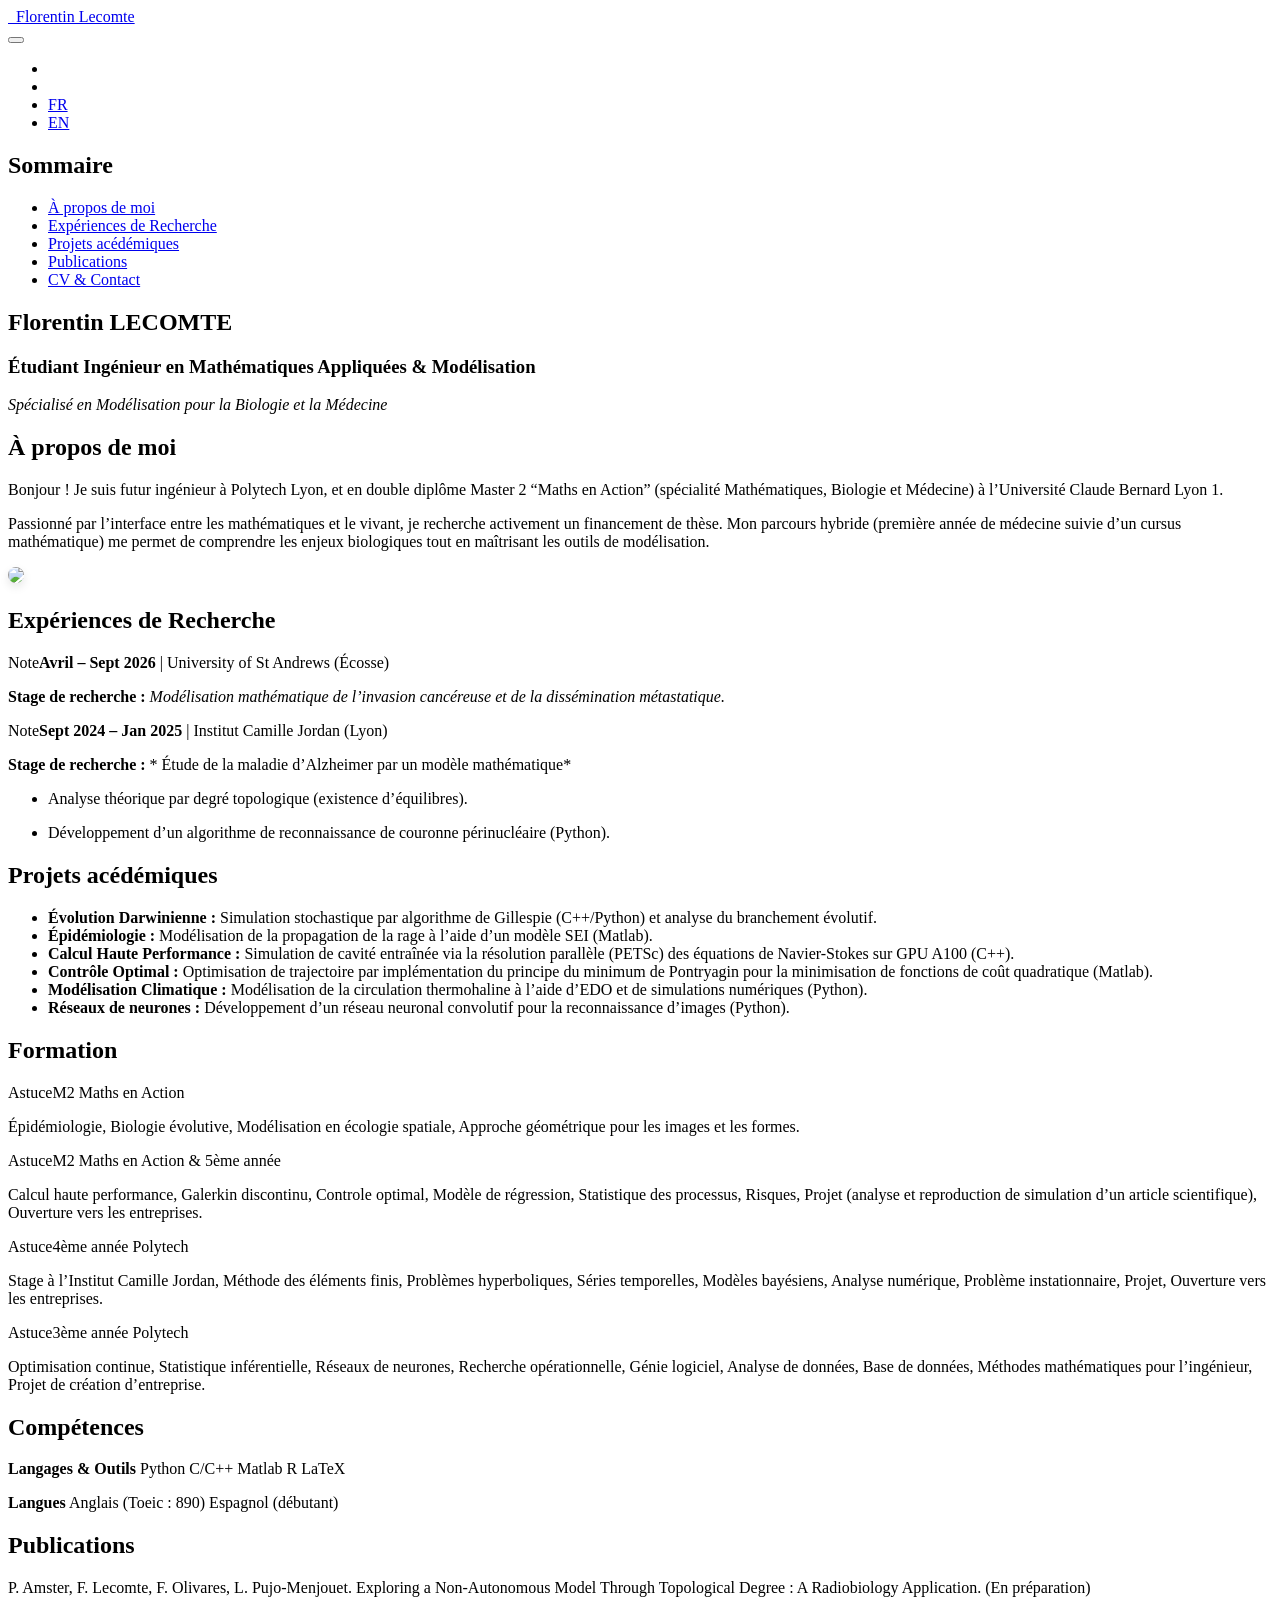
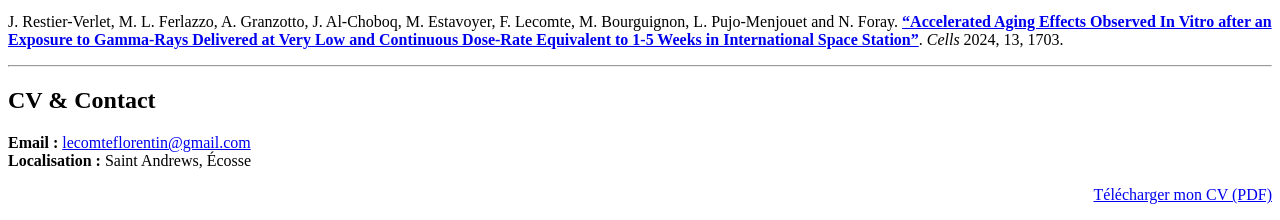
==== docs/index.html @ 6770fa11 "website first version" ====
<!DOCTYPE html>
<html xmlns="http://www.w3.org/1999/xhtml" lang="fr" xml:lang="fr"><head>

<meta charset="utf-8">
<meta name="generator" content="quarto-1.9.37">

<meta name="viewport" content="width=device-width, initial-scale=1.0, user-scalable=yes">


<title>Florentin Lecomte</title>
<style>
/* Default styles provided by pandoc.
** See https://pandoc.org/MANUAL.html#variables-for-html for config info.
*/
code{white-space: pre-wrap;}
span.smallcaps{font-variant: small-caps;}
div.columns{display: flex; gap: min(4vw, 1.5em);}
div.column{flex: auto; overflow-x: auto;}
div.hanging-indent{margin-left: 1.5em; text-indent: -1.5em;}
ul.task-list{list-style: none;}
ul.task-list li input[type="checkbox"] {
  width: 0.8em;
  margin: 0 0.8em 0.2em -1em; /* quarto-specific, see https://github.com/quarto-dev/quarto-cli/issues/4556 */ 
  vertical-align: middle;
}
</style>


<script src="site_libs/quarto-nav/quarto-nav.js"></script>
<script src="site_libs/quarto-nav/headroom.min.js"></script>
<script src="site_libs/clipboard/clipboard.min.js"></script>
<script src="site_libs/quarto-search/autocomplete.umd.js"></script>
<script src="site_libs/quarto-search/fuse.min.js"></script>
<script src="site_libs/quarto-search/quarto-search.js"></script>
<meta name="quarto:offset" content="./">
<script src="site_libs/quarto-html/quarto.js" type="module"></script>
<script src="site_libs/quarto-html/tabsets/tabsets.js" type="module"></script>
<script src="site_libs/quarto-html/popper.min.js"></script>
<script src="site_libs/quarto-html/tippy.umd.min.js"></script>
<script src="site_libs/quarto-html/anchor.min.js"></script>
<link href="site_libs/quarto-html/tippy.css" rel="stylesheet">
<link href="site_libs/quarto-html/quarto-syntax-highlighting-7f8f88aac4f3542376d5c11b86a4c14d.css" rel="stylesheet" id="quarto-text-highlighting-styles">
<script src="site_libs/bootstrap/bootstrap.min.js"></script>
<link href="site_libs/bootstrap/bootstrap-icons.css" rel="stylesheet">
<link href="site_libs/bootstrap/bootstrap-f9da83f35c8a9777c3928170ebd7038e.min.css" rel="stylesheet" append-hash="true" id="quarto-bootstrap" data-mode="light">
<script id="quarto-search-options" type="application/json">{
  "location": "navbar",
  "copy-button": false,
  "collapse-after": 3,
  "panel-placement": "end",
  "type": "overlay",
  "limit": 50,
  "keyboard-shortcut": [
    "f",
    "/",
    "s"
  ],
  "show-item-context": false,
  "language": {
    "search-no-results-text": "Pas de résultats",
    "search-matching-documents-text": "documents trouvés",
    "search-copy-link-title": "Copier le lien vers la recherche",
    "search-hide-matches-text": "Cacher les correspondances additionnelles",
    "search-more-match-text": "correspondance de plus dans ce document",
    "search-more-matches-text": "correspondances de plus dans ce document",
    "search-clear-button-title": "Effacer",
    "search-text-placeholder": "",
    "search-detached-cancel-button-title": "Annuler",
    "search-submit-button-title": "Envoyer",
    "search-label": "Recherche"
  }
}</script>


<link rel="stylesheet" href="styles.css">
</head>

<body class="floating nav-fixed quarto-light">

<div id="quarto-search-results"></div>
  <header id="quarto-header" class="headroom fixed-top">
    <nav class="navbar navbar-expand-lg " data-bs-theme="dark">
      <div class="navbar-container container-fluid">
      <div class="navbar-brand-container mx-auto">
    <a href="./index.html" class="navbar-brand navbar-brand-logo">
    <img src="./photo_logo.jpg" alt="" class="navbar-logo light-content">
    <img src="./photo_logo.jpg" alt="" class="navbar-logo dark-content">
    </a>
    <a class="navbar-brand" href="./index.html">
    <span class="navbar-title">Florentin Lecomte</span>
    </a>
  </div>
          <button class="navbar-toggler" type="button" data-bs-toggle="collapse" data-bs-target="#navbarCollapse" aria-controls="navbarCollapse" role="menu" aria-expanded="false" aria-label="Basculer la navigation" onclick="if (window.quartoToggleHeadroom) { window.quartoToggleHeadroom(); }">
  <span class="navbar-toggler-icon"></span>
</button>
          <div class="collapse navbar-collapse" id="navbarCollapse">
            <ul class="navbar-nav navbar-nav-scroll ms-auto">
  <li class="nav-item compact">
    <a class="nav-link" href="https://www.linkedin.com/in/florentin-lecomte-97208b253/"> <i class="bi bi-linkedin" role="img">
</i> 
<span class="menu-text"></span></a>
  </li>  
  <li class="nav-item compact">
    <a class="nav-link" href="https://github.com/FlorentinLecomte"> <i class="bi bi-github" role="img">
</i> 
<span class="menu-text"></span></a>
  </li>  
  <li class="nav-item">
    <a class="nav-link active" href="./index.html" aria-current="page"> 
<span class="menu-text">FR</span></a>
  </li>  
  <li class="nav-item">
    <a class="nav-link" href="./index-en.html"> 
<span class="menu-text">EN</span></a>
  </li>  
</ul>
          </div> <!-- /navcollapse -->
            <div class="quarto-navbar-tools">
</div>
      </div> <!-- /container-fluid -->
    </nav>
</header>
<!-- content -->
<div id="quarto-content" class="quarto-container page-columns page-rows-contents page-layout-full page-navbar">
<!-- sidebar -->
  <nav id="quarto-sidebar" class="sidebar collapse collapse-horizontal quarto-sidebar-collapse-item sidebar-navigation floating overflow-auto">
    <nav id="TOC" role="doc-toc" class="toc-active">
    <h2 id="toc-title">Sommaire</h2>
   
  <ul>
  <li><a href="#à-propos-de-moi" id="toc-à-propos-de-moi" class="nav-link active" data-scroll-target="#à-propos-de-moi">À propos de moi</a></li>
  <li><a href="#expériences-de-recherche" id="toc-expériences-de-recherche" class="nav-link" data-scroll-target="#expériences-de-recherche">Expériences de Recherche</a></li>
  <li><a href="#projets-acédémiques" id="toc-projets-acédémiques" class="nav-link" data-scroll-target="#projets-acédémiques">Projets acédémiques</a></li>
  <li><a href="#publications" id="toc-publications" class="nav-link" data-scroll-target="#publications">Publications</a></li>
  <li><a href="#cv-contact" id="toc-cv-contact" class="nav-link" data-scroll-target="#cv-contact">CV &amp; Contact</a></li>
  </ul>
</nav>
</nav>
<div id="quarto-sidebar-glass" class="quarto-sidebar-collapse-item" data-bs-toggle="collapse" data-bs-target=".quarto-sidebar-collapse-item"></div>
<!-- margin-sidebar -->
    <div id="quarto-margin-sidebar" class="sidebar margin-sidebar zindex-bottom">
    </div>
<!-- main -->
<main class="content column-page-right" id="quarto-document-content"><header id="title-block-header" class="quarto-title-block"></header>




<section id="florentin-lecomte" class="level1 unlisted hero-banner">
<h1 class="unlisted">Florentin LECOMTE</h1>
<section id="étudiant-ingénieur-en-mathématiques-appliquées-modélisation" class="level3 unlisted">
<h3 class="unlisted anchored" data-anchor-id="étudiant-ingénieur-en-mathématiques-appliquées-modélisation">Étudiant Ingénieur en Mathématiques Appliquées &amp; Modélisation</h3>
<p><em>Spécialisé en Modélisation pour la Biologie et la Médecine</em></p>
</section>
</section>
<section id="à-propos-de-moi" class="level2">
<h2 class="anchored" data-anchor-id="à-propos-de-moi">À propos de moi</h2>
<div class="grid">
<div class="g-col-12 g-col-md-8">
<p>Bonjour ! Je suis futur ingénieur à Polytech Lyon, et en double diplôme Master 2 “Maths en Action” (spécialité Mathématiques, Biologie et Médecine) à l’Université Claude Bernard Lyon 1.</p>
<p>Passionné par l’interface entre les mathématiques et le vivant, je recherche activement un financement de thèse. Mon parcours hybride (première année de médecine suivie d’un cursus mathématique) me permet de comprendre les enjeux biologiques tout en maîtrisant les outils de modélisation.</p>
</div>
<div class="g-col-12 g-col-md-4">
<p><img src="photo_logo.jpg" class="img-fluid" style="border-radius: 15px; box-shadow: 0 4px 10px rgba(0,0,0,0.1);;width:67.0%"></p>
</div>
</div>
</section>
<section id="expériences-de-recherche" class="level2">
<h2 class="anchored" data-anchor-id="expériences-de-recherche">Expériences de Recherche</h2>
<div class="callout callout-style-default callout-note no-icon callout-titled">
<div class="callout-header d-flex align-content-center">
<div class="callout-icon-container">
<i class="callout-icon no-icon"></i>
</div>
<div class="callout-title-container flex-fill">
<span class="screen-reader-only">Note</span><strong>Avril – Sept 2026</strong> | University of St Andrews (Écosse)
</div>
</div>
<div class="callout-body-container callout-body">
<p><strong>Stage de recherche :</strong> <em>Modélisation mathématique de l’invasion cancéreuse et de la dissémination métastatique.</em></p>
</div>
</div>
<div class="callout callout-style-default callout-note no-icon callout-titled">
<div class="callout-header d-flex align-content-center">
<div class="callout-icon-container">
<i class="callout-icon no-icon"></i>
</div>
<div class="callout-title-container flex-fill">
<span class="screen-reader-only">Note</span><strong>Sept 2024 – Jan 2025</strong> | Institut Camille Jordan (Lyon)
</div>
</div>
<div class="callout-body-container callout-body">
<p><strong>Stage de recherche :</strong> * Étude de la maladie d’Alzheimer par un modèle mathématique*</p>
<ul>
<li><p>Analyse théorique par degré topologique (existence d’équilibres).</p></li>
<li><p>Développement d’un algorithme de reconnaissance de couronne périnucléaire (Python).</p></li>
</ul>
</div>
</div>
</section>
<section id="projets-acédémiques" class="level2">
<h2 class="anchored" data-anchor-id="projets-acédémiques">Projets acédémiques</h2>
<ul>
<li><strong>Évolution Darwinienne :</strong> Simulation stochastique par algorithme de Gillespie (C++/Python) et analyse du branchement évolutif.</li>
<li><strong>Épidémiologie :</strong> Modélisation de la propagation de la rage à l’aide d’un modèle SEI (Matlab).</li>
<li><strong>Calcul Haute Performance :</strong> Simulation de cavité entraînée via la résolution parallèle (PETSc) des équations de Navier-Stokes sur GPU A100 (C++).</li>
<li><strong>Contrôle Optimal :</strong> Optimisation de trajectoire par implémentation du principe du minimum de Pontryagin pour la minimisation de fonctions de coût quadratique (Matlab).</li>
<li><strong>Modélisation Climatique :</strong> Modélisation de la circulation thermohaline à l’aide d’EDO et de simulations numériques (Python).</li>
<li><strong>Réseaux de neurones :</strong> Développement d’un réseau neuronal convolutif pour la reconnaissance d’images (Python).</li>
</ul>
</section>
<div class="grid">
<section id="formation" class="level2 g-col-12 g-col-md-7">
<h2 class="anchored" data-anchor-id="formation">Formation</h2>
<div class="callout callout-style-default callout-tip callout-titled">
<div class="callout-header d-flex align-content-center collapsed" data-bs-toggle="collapse" data-bs-target=".callout-3-contents" aria-controls="callout-3" aria-expanded="false" aria-label="Toggle callout">
<div class="callout-icon-container">
<i class="callout-icon"></i>
</div>
<div class="callout-title-container flex-fill">
<span class="screen-reader-only">Astuce</span>M2 Maths en Action
</div>
<div class="callout-btn-toggle d-inline-block border-0 py-1 ps-1 pe-0 float-end"><i class="callout-toggle"></i></div>
</div>
<div id="callout-3" class="callout-3-contents callout-collapse collapse">
<div class="callout-body-container callout-body">
<p>Épidémiologie, Biologie évolutive, Modélisation en écologie spatiale, Approche géométrique pour les images et les formes.</p>
</div>
</div>
</div>
<div class="callout callout-style-default callout-tip callout-titled">
<div class="callout-header d-flex align-content-center collapsed" data-bs-toggle="collapse" data-bs-target=".callout-4-contents" aria-controls="callout-4" aria-expanded="false" aria-label="Toggle callout">
<div class="callout-icon-container">
<i class="callout-icon"></i>
</div>
<div class="callout-title-container flex-fill">
<span class="screen-reader-only">Astuce</span>M2 Maths en Action &amp; 5ème année
</div>
<div class="callout-btn-toggle d-inline-block border-0 py-1 ps-1 pe-0 float-end"><i class="callout-toggle"></i></div>
</div>
<div id="callout-4" class="callout-4-contents callout-collapse collapse">
<div class="callout-body-container callout-body">
<p>Calcul haute performance, Galerkin discontinu, Controle optimal, Modèle de régression, Statistique des processus, Risques, Projet (analyse et reproduction de simulation d’un article scientifique), Ouverture vers les entreprises.</p>
</div>
</div>
</div>
<div class="callout callout-style-default callout-tip callout-titled">
<div class="callout-header d-flex align-content-center collapsed" data-bs-toggle="collapse" data-bs-target=".callout-5-contents" aria-controls="callout-5" aria-expanded="false" aria-label="Toggle callout">
<div class="callout-icon-container">
<i class="callout-icon"></i>
</div>
<div class="callout-title-container flex-fill">
<span class="screen-reader-only">Astuce</span>4ème année Polytech
</div>
<div class="callout-btn-toggle d-inline-block border-0 py-1 ps-1 pe-0 float-end"><i class="callout-toggle"></i></div>
</div>
<div id="callout-5" class="callout-5-contents callout-collapse collapse">
<div class="callout-body-container callout-body">
<p>Stage à l’Institut Camille Jordan, Méthode des éléments finis, Problèmes hyperboliques, Séries temporelles, Modèles bayésiens, Analyse numérique, Problème instationnaire, Projet, Ouverture vers les entreprises.</p>
</div>
</div>
</div>
<div class="callout callout-style-default callout-tip callout-titled">
<div class="callout-header d-flex align-content-center collapsed" data-bs-toggle="collapse" data-bs-target=".callout-6-contents" aria-controls="callout-6" aria-expanded="false" aria-label="Toggle callout">
<div class="callout-icon-container">
<i class="callout-icon"></i>
</div>
<div class="callout-title-container flex-fill">
<span class="screen-reader-only">Astuce</span>3ème année Polytech
</div>
<div class="callout-btn-toggle d-inline-block border-0 py-1 ps-1 pe-0 float-end"><i class="callout-toggle"></i></div>
</div>
<div id="callout-6" class="callout-6-contents callout-collapse collapse">
<div class="callout-body-container callout-body">
<p>Optimisation continue, Statistique inférentielle, Réseaux de neurones, Recherche opérationnelle, Génie logiciel, Analyse de données, Base de données, Méthodes mathématiques pour l’ingénieur, Projet de création d’entreprise.</p>
</div>
</div>
</div>
</section>
<section id="compétences" class="level2 g-col-12 g-col-md-5">
<h2 class="anchored" data-anchor-id="compétences">Compétences</h2>
<p><strong>Langages &amp; Outils</strong> <span class="skill-tag">Python</span> <span class="skill-tag">C/C++</span> <span class="skill-tag">Matlab</span> <span class="skill-tag">R</span> <span class="skill-tag">LaTeX</span></p>
<p><strong>Langues</strong> <span class="skill-tag">Anglais (Toeic : 890)</span> <span class="skill-tag">Espagnol (débutant)</span></p>
</section>
</div>
<section id="publications" class="level2">
<h2 class="anchored" data-anchor-id="publications">Publications</h2>
<p>P. Amster, F. Lecomte, F. Olivares, L. Pujo-Menjouet. Exploring a Non-Autonomous Model Through Topological Degree : A Radiobiology Application. (En préparation)</p>
<p>J. Restier-Verlet, M. L. Ferlazzo, A. Granzotto, J. Al-Choboq, M. Estavoyer, F. Lecomte, M. Bourguignon, L. Pujo-Menjouet and N. Foray. <a href="https://www.mdpi.com/2073-4409/13/20/1703"><strong>“Accelerated Aging Effects Observed In Vitro after an Exposure to Gamma-Rays Delivered at Very Low and Continuous Dose-Rate Equivalent to 1-5 Weeks in International Space Station”</strong></a>. <em>Cells</em> 2024, 13, 1703.</p>
<hr>
</section>
<section id="cv-contact" class="level2">
<h2 class="anchored" data-anchor-id="cv-contact">CV &amp; Contact</h2>
<div class="grid">
<div class="g-col-12 g-col-md-6">
<p><strong><i class="bi bi-envelope"></i> Email :</strong> <a href="mailto:lecomteflorentin@gmail.com">lecomteflorentin@gmail.com</a> <br> <strong><i class="bi bi-geo-alt"></i> Localisation :</strong> Saint Andrews, Écosse</p>
</div>
<div class="g-col-12 g-col-md-6" style="text-align: right;">
<p><a href="CV_fr.pdf" class="btn btn-primary" target="_blank"> <i class="bi bi-file-earmark-pdf"></i> Télécharger mon CV (PDF) </a></p>
</div>
</div>


</section>

</main> <!-- /main -->
<script id="quarto-html-after-body" type="application/javascript">
  window.document.addEventListener("DOMContentLoaded", function (event) {
    const icon = "";
    const anchorJS = new window.AnchorJS();
    anchorJS.options = {
      placement: 'right',
      icon: icon
    };
    anchorJS.add('.anchored');
    const isCodeAnnotation = (el) => {
      for (const clz of el.classList) {
        if (clz.startsWith('code-annotation-')) {                     
          return true;
        }
      }
      return false;
    }
    const onCopySuccess = function(e) {
      // button target
      const button = e.trigger;
      // don't keep focus
      button.blur();
      // flash "checked"
      button.classList.add('code-copy-button-checked');
      var currentTitle = button.getAttribute("title");
      button.setAttribute("title", "Copié");
      let tooltip;
      if (window.bootstrap) {
        button.setAttribute("data-bs-toggle", "tooltip");
        button.setAttribute("data-bs-placement", "left");
        button.setAttribute("data-bs-title", "Copié");
        tooltip = new bootstrap.Tooltip(button, 
          { trigger: "manual", 
            customClass: "code-copy-button-tooltip",
            offset: [0, -8]});
        tooltip.show();    
      }
      setTimeout(function() {
        if (tooltip) {
          tooltip.hide();
          button.removeAttribute("data-bs-title");
          button.removeAttribute("data-bs-toggle");
          button.removeAttribute("data-bs-placement");
        }
        button.setAttribute("title", currentTitle);
        button.classList.remove('code-copy-button-checked');
      }, 1000);
      // clear code selection
      e.clearSelection();
    }
    const getTextToCopy = function(trigger) {
      const outerScaffold = trigger.parentElement.cloneNode(true);
      const codeEl = outerScaffold.querySelector('code');
      for (const childEl of codeEl.children) {
        if (isCodeAnnotation(childEl)) {
          childEl.remove();
        }
      }
      return codeEl.innerText;
    }
    const clipboard = new window.ClipboardJS('.code-copy-button:not([data-in-quarto-modal])', {
      text: getTextToCopy
    });
    clipboard.on('success', onCopySuccess);
    if (window.document.getElementById('quarto-embedded-source-code-modal')) {
      const clipboardModal = new window.ClipboardJS('.code-copy-button[data-in-quarto-modal]', {
        text: getTextToCopy,
        container: window.document.getElementById('quarto-embedded-source-code-modal')
      });
      clipboardModal.on('success', onCopySuccess);
    }
      var localhostRegex = new RegExp(/^(?:http|https):\/\/localhost\:?[0-9]*\//);
      var mailtoRegex = new RegExp(/^mailto:/);
        var filterRegex = new RegExp('/' + window.location.host + '/');
      var isInternal = (href) => {
          return filterRegex.test(href) || localhostRegex.test(href) || mailtoRegex.test(href);
      }
      // Inspect non-navigation links and adorn them if external
     var links = window.document.querySelectorAll('a[href]:not(.nav-link):not(.navbar-brand):not(.toc-action):not(.sidebar-link):not(.sidebar-item-toggle):not(.pagination-link):not(.no-external):not([aria-hidden]):not(.dropdown-item):not(.quarto-navigation-tool):not(.about-link)');
      for (var i=0; i<links.length; i++) {
        const link = links[i];
        if (!isInternal(link.href)) {
          // undo the damage that might have been done by quarto-nav.js in the case of
          // links that we want to consider external
          if (link.dataset.originalHref !== undefined) {
            link.href = link.dataset.originalHref;
          }
        }
      }
    function tippyHover(el, contentFn, onTriggerFn, onUntriggerFn) {
      const config = {
        allowHTML: true,
        maxWidth: 500,
        delay: 100,
        arrow: false,
        appendTo: function(el) {
            return el.parentElement;
        },
        interactive: true,
        interactiveBorder: 10,
        theme: 'quarto',
        placement: 'bottom-start',
      };
      if (contentFn) {
        config.content = contentFn;
      }
      if (onTriggerFn) {
        config.onTrigger = onTriggerFn;
      }
      if (onUntriggerFn) {
        config.onUntrigger = onUntriggerFn;
      }
      window.tippy(el, config); 
    }
    const noterefs = window.document.querySelectorAll('a[role="doc-noteref"]');
    for (var i=0; i<noterefs.length; i++) {
      const ref = noterefs[i];
      tippyHover(ref, function() {
        // use id or data attribute instead here
        let href = ref.getAttribute('data-footnote-href') || ref.getAttribute('href');
        try { href = new URL(href).hash; } catch {}
        const id = href.replace(/^#\/?/, "");
        const note = window.document.getElementById(id);
        if (note) {
          return note.innerHTML;
        } else {
          return "";
        }
      });
    }
    const xrefs = window.document.querySelectorAll('a.quarto-xref');
    const processXRef = (id, note) => {
      // Strip column container classes
      const stripColumnClz = (el) => {
        el.classList.remove("page-full", "page-columns");
        if (el.children) {
          for (const child of el.children) {
            stripColumnClz(child);
          }
        }
      }
      stripColumnClz(note)
      if (id === null || id.startsWith('sec-')) {
        // Special case sections, only their first couple elements
        const container = document.createElement("div");
        if (note.children && note.children.length > 2) {
          container.appendChild(note.children[0].cloneNode(true));
          for (let i = 1; i < note.children.length; i++) {
            const child = note.children[i];
            if (child.tagName === "P" && child.innerText === "") {
              continue;
            } else {
              container.appendChild(child.cloneNode(true));
              break;
            }
          }
          if (window.Quarto?.typesetMath) {
            window.Quarto.typesetMath(container);
          }
          return container.innerHTML
        } else {
          if (window.Quarto?.typesetMath) {
            window.Quarto.typesetMath(note);
          }
          return note.innerHTML;
        }
      } else {
        // Remove any anchor links if they are present
        const anchorLink = note.querySelector('a.anchorjs-link');
        if (anchorLink) {
          anchorLink.remove();
        }
        if (window.Quarto?.typesetMath) {
          window.Quarto.typesetMath(note);
        }
        if (note.classList.contains("callout")) {
          return note.outerHTML;
        } else {
          return note.innerHTML;
        }
      }
    }
    for (var i=0; i<xrefs.length; i++) {
      const xref = xrefs[i];
      tippyHover(xref, undefined, function(instance) {
        instance.disable();
        let url = xref.getAttribute('href');
        let hash = undefined; 
        if (url.startsWith('#')) {
          hash = url;
        } else {
          try { hash = new URL(url).hash; } catch {}
        }
        if (hash) {
          const id = hash.replace(/^#\/?/, "");
          const note = window.document.getElementById(id);
          if (note !== null) {
            try {
              const html = processXRef(id, note.cloneNode(true));
              instance.setContent(html);
            } finally {
              instance.enable();
              instance.show();
            }
          } else {
            // See if we can fetch this
            fetch(url.split('#')[0])
            .then(res => res.text())
            .then(html => {
              const parser = new DOMParser();
              const htmlDoc = parser.parseFromString(html, "text/html");
              const note = htmlDoc.getElementById(id);
              if (note !== null) {
                const html = processXRef(id, note);
                instance.setContent(html);
              } 
            }).finally(() => {
              instance.enable();
              instance.show();
            });
          }
        } else {
          // See if we can fetch a full url (with no hash to target)
          // This is a special case and we should probably do some content thinning / targeting
          fetch(url)
          .then(res => res.text())
          .then(html => {
            const parser = new DOMParser();
            const htmlDoc = parser.parseFromString(html, "text/html");
            const note = htmlDoc.querySelector('main.content');
            if (note !== null) {
              // This should only happen for chapter cross references
              // (since there is no id in the URL)
              // remove the first header
              if (note.children.length > 0 && note.children[0].tagName === "HEADER") {
                note.children[0].remove();
              }
              const html = processXRef(null, note);
              instance.setContent(html);
            } 
          }).finally(() => {
            instance.enable();
            instance.show();
          });
        }
      }, function(instance) {
      });
    }
        let selectedAnnoteEl;
        const selectorForAnnotation = ( cell, annotation) => {
          let cellAttr = 'data-code-cell="' + cell + '"';
          let lineAttr = 'data-code-annotation="' +  annotation + '"';
          const selector = 'span[' + cellAttr + '][' + lineAttr + ']';
          return selector;
        }
        const selectCodeLines = (annoteEl) => {
          const doc = window.document;
          const targetCell = annoteEl.getAttribute("data-target-cell");
          const targetAnnotation = annoteEl.getAttribute("data-target-annotation");
          const annoteSpan = window.document.querySelector(selectorForAnnotation(targetCell, targetAnnotation));
          const lines = annoteSpan.getAttribute("data-code-lines").split(",");
          const lineIds = lines.map((line) => {
            return targetCell + "-" + line;
          })
          let top = null;
          let height = null;
          let parent = null;
          if (lineIds.length > 0) {
              //compute the position of the single el (top and bottom and make a div)
              const el = window.document.getElementById(lineIds[0]);
              top = el.offsetTop;
              height = el.offsetHeight;
              parent = el.parentElement.parentElement;
            if (lineIds.length > 1) {
              const lastEl = window.document.getElementById(lineIds[lineIds.length - 1]);
              const bottom = lastEl.offsetTop + lastEl.offsetHeight;
              height = bottom - top;
            }
            if (top !== null && height !== null && parent !== null) {
              // cook up a div (if necessary) and position it 
              let div = window.document.getElementById("code-annotation-line-highlight");
              if (div === null) {
                div = window.document.createElement("div");
                div.setAttribute("id", "code-annotation-line-highlight");
                div.style.position = 'absolute';
                parent.appendChild(div);
              }
              div.style.top = top - 2 + "px";
              div.style.height = height + 4 + "px";
              div.style.left = 0;
              let gutterDiv = window.document.getElementById("code-annotation-line-highlight-gutter");
              if (gutterDiv === null) {
                gutterDiv = window.document.createElement("div");
                gutterDiv.setAttribute("id", "code-annotation-line-highlight-gutter");
                gutterDiv.style.position = 'absolute';
                const codeCell = window.document.getElementById(targetCell);
                const gutter = codeCell.querySelector('.code-annotation-gutter');
                gutter.appendChild(gutterDiv);
              }
              gutterDiv.style.top = top - 2 + "px";
              gutterDiv.style.height = height + 4 + "px";
            }
            selectedAnnoteEl = annoteEl;
          }
        };
        const unselectCodeLines = () => {
          const elementsIds = ["code-annotation-line-highlight", "code-annotation-line-highlight-gutter"];
          elementsIds.forEach((elId) => {
            const div = window.document.getElementById(elId);
            if (div) {
              div.remove();
            }
          });
          selectedAnnoteEl = undefined;
        };
          // Handle positioning of the toggle
      window.addEventListener(
        "resize",
        throttle(() => {
          elRect = undefined;
          if (selectedAnnoteEl) {
            selectCodeLines(selectedAnnoteEl);
          }
        }, 10)
      );
      function throttle(fn, ms) {
      let throttle = false;
      let timer;
        return (...args) => {
          if(!throttle) { // first call gets through
              fn.apply(this, args);
              throttle = true;
          } else { // all the others get throttled
              if(timer) clearTimeout(timer); // cancel #2
              timer = setTimeout(() => {
                fn.apply(this, args);
                timer = throttle = false;
              }, ms);
          }
        };
      }
        // Attach click handler to the DT
        const annoteDls = window.document.querySelectorAll('dt[data-target-cell]');
        for (const annoteDlNode of annoteDls) {
          annoteDlNode.addEventListener('click', (event) => {
            const clickedEl = event.target;
            if (clickedEl !== selectedAnnoteEl) {
              unselectCodeLines();
              const activeEl = window.document.querySelector('dt[data-target-cell].code-annotation-active');
              if (activeEl) {
                activeEl.classList.remove('code-annotation-active');
              }
              selectCodeLines(clickedEl);
              clickedEl.classList.add('code-annotation-active');
            } else {
              // Unselect the line
              unselectCodeLines();
              clickedEl.classList.remove('code-annotation-active');
            }
          });
        }
    const findCites = (el) => {
      const parentEl = el.parentElement;
      if (parentEl) {
        const cites = parentEl.dataset.cites;
        if (cites) {
          return {
            el,
            cites: cites.split(' ')
          };
        } else {
          return findCites(el.parentElement)
        }
      } else {
        return undefined;
      }
    };
    var bibliorefs = window.document.querySelectorAll('a[role="doc-biblioref"]');
    for (var i=0; i<bibliorefs.length; i++) {
      const ref = bibliorefs[i];
      const citeInfo = findCites(ref);
      if (citeInfo) {
        tippyHover(citeInfo.el, function() {
          var popup = window.document.createElement('div');
          citeInfo.cites.forEach(function(cite) {
            var citeDiv = window.document.createElement('div');
            citeDiv.classList.add('hanging-indent');
            citeDiv.classList.add('csl-entry');
            var biblioDiv = window.document.getElementById('ref-' + cite);
            if (biblioDiv) {
              citeDiv.innerHTML = biblioDiv.innerHTML;
            }
            popup.appendChild(citeDiv);
          });
          return popup.innerHTML;
        });
      }
    }
  });
  </script>
</div> <!-- /content -->




</body></html>
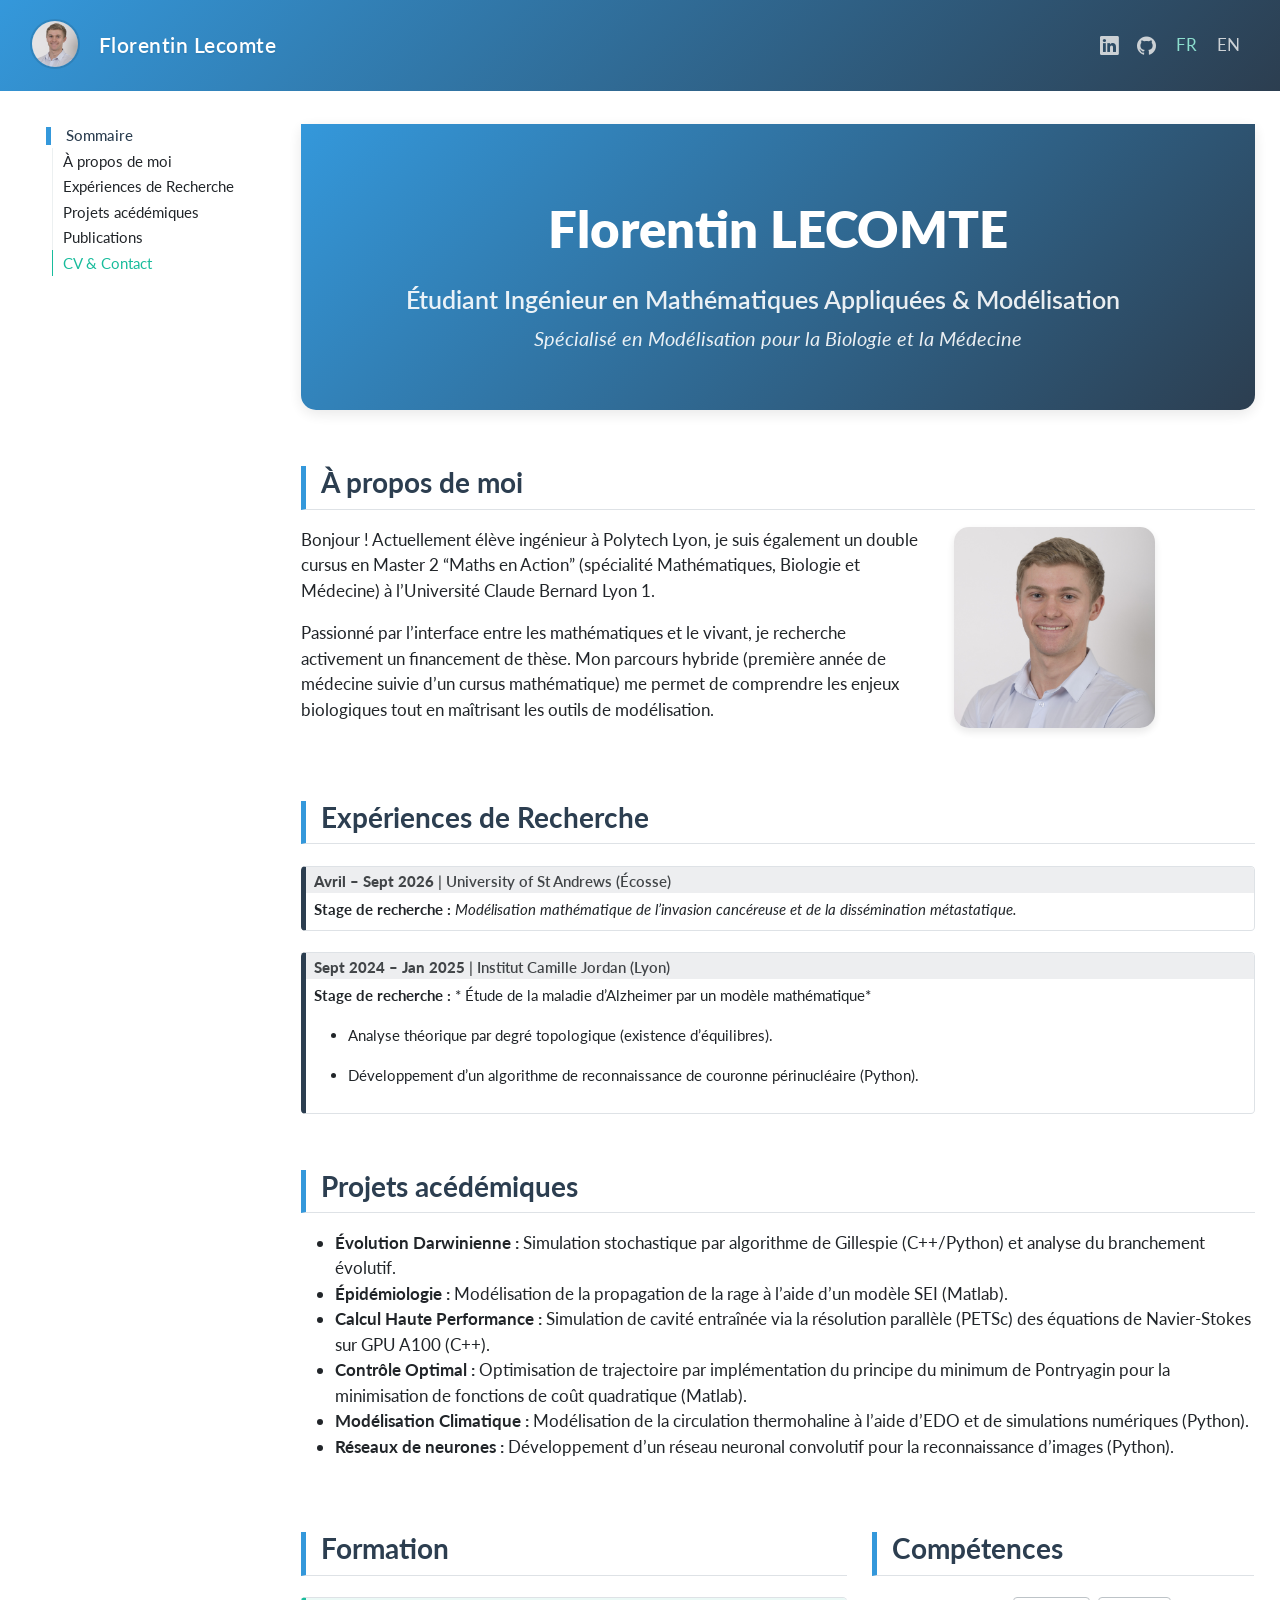
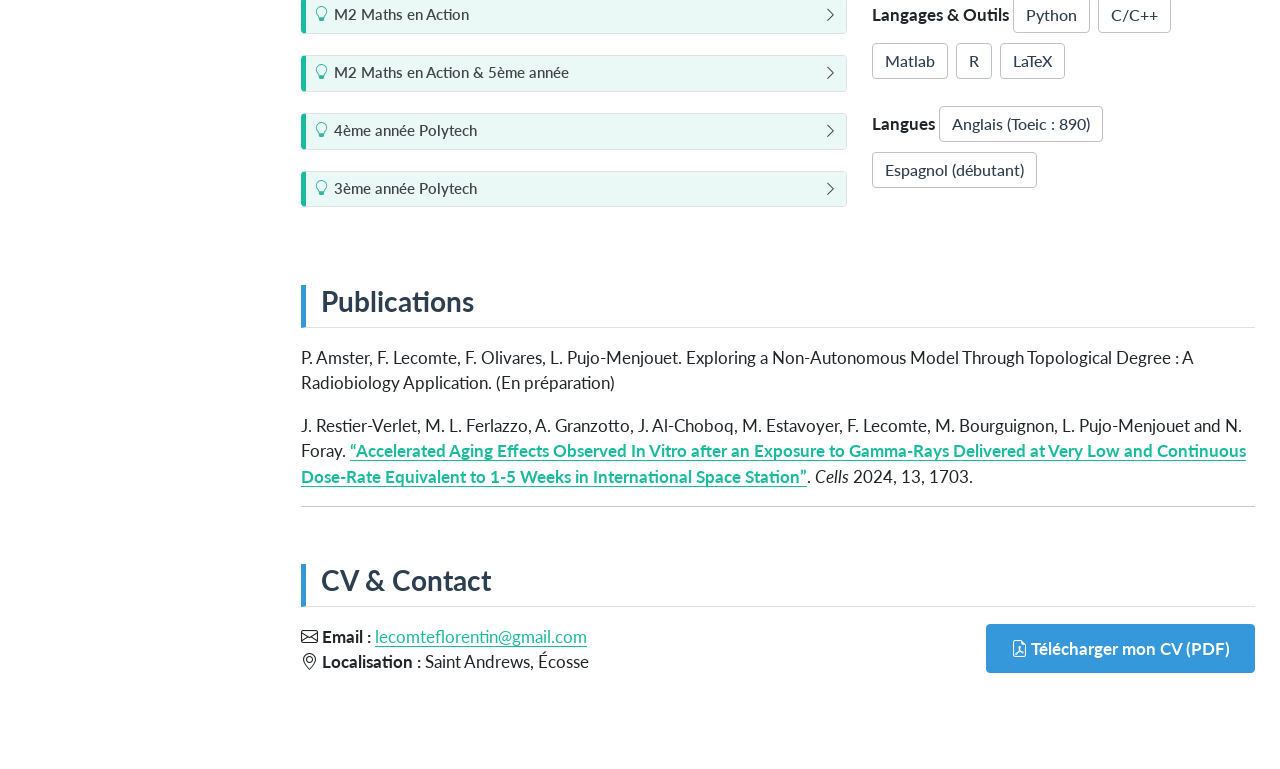
==== commit 0f7a7c10: "Corrections site" ====
--- a/docs/index.html
+++ b/docs/index.html
@@ -157,7 +157,7 @@
 <h2 class="anchored" data-anchor-id="à-propos-de-moi">À propos de moi</h2>
 <div class="grid">
 <div class="g-col-12 g-col-md-8">
-<p>Bonjour ! Je suis futur ingénieur à Polytech Lyon, et en double diplôme Master 2 “Maths en Action” (spécialité Mathématiques, Biologie et Médecine) à l’Université Claude Bernard Lyon 1.</p>
+<p>Bonjour ! Actuellement élève ingénieur à Polytech Lyon, je suis également un double cursus en Master 2 “Maths en Action” (spécialité Mathématiques, Biologie et Médecine) à l’Université Claude Bernard Lyon 1.</p>
 <p>Passionné par l’interface entre les mathématiques et le vivant, je recherche activement un financement de thèse. Mon parcours hybride (première année de médecine suivie d’un cursus mathématique) me permet de comprendre les enjeux biologiques tout en maîtrisant les outils de modélisation.</p>
 </div>
 <div class="g-col-12 g-col-md-4">
--- a/docs/site_libs/quarto-html/tippy.css
+++ b/docs/site_libs/quarto-html/tippy.css
@@ -0,0 +1 @@
+.tippy-box[data-animation=fade][data-state=hidden]{opacity:0}[data-tippy-root]{max-width:calc(100vw - 10px)}.tippy-box{position:relative;background-color:#333;color:#fff;border-radius:4px;font-size:14px;line-height:1.4;white-space:normal;outline:0;transition-property:transform,visibility,opacity}.tippy-box[data-placement^=top]>.tippy-arrow{bottom:0}.tippy-box[data-placement^=top]>.tippy-arrow:before{bottom:-7px;left:0;border-width:8px 8px 0;border-top-color:initial;transform-origin:center top}.tippy-box[data-placement^=bottom]>.tippy-arrow{top:0}.tippy-box[data-placement^=bottom]>.tippy-arrow:before{top:-7px;left:0;border-width:0 8px 8px;border-bottom-color:initial;transform-origin:center bottom}.tippy-box[data-placement^=left]>.tippy-arrow{right:0}.tippy-box[data-placement^=left]>.tippy-arrow:before{border-width:8px 0 8px 8px;border-left-color:initial;right:-7px;transform-origin:center left}.tippy-box[data-placement^=right]>.tippy-arrow{left:0}.tippy-box[data-placement^=right]>.tippy-arrow:before{left:-7px;border-width:8px 8px 8px 0;border-right-color:initial;transform-origin:center right}.tippy-box[data-inertia][data-state=visible]{transition-timing-function:cubic-bezier(.54,1.5,.38,1.11)}.tippy-arrow{width:16px;height:16px;color:#333}.tippy-arrow:before{content:"";position:absolute;border-color:transparent;border-style:solid}.tippy-content{position:relative;padding:5px 9px;z-index:1}
--- a/docs/site_libs/quarto-html/quarto-syntax-highlighting-7f8f88aac4f3542376d5c11b86a4c14d.css
+++ b/docs/site_libs/quarto-html/quarto-syntax-highlighting-7f8f88aac4f3542376d5c11b86a4c14d.css
@@ -0,0 +1,236 @@
+/* quarto syntax highlight colors */
+:root {
+  --quarto-hl-ot-color: #003B4F;
+  --quarto-hl-at-color: #657422;
+  --quarto-hl-ss-color: #20794D;
+  --quarto-hl-an-color: #5E5E5E;
+  --quarto-hl-fu-color: #4758AB;
+  --quarto-hl-st-color: #20794D;
+  --quarto-hl-cf-color: #003B4F;
+  --quarto-hl-op-color: #5E5E5E;
+  --quarto-hl-er-color: #AD0000;
+  --quarto-hl-bn-color: #AD0000;
+  --quarto-hl-al-color: #AD0000;
+  --quarto-hl-va-color: #111111;
+  --quarto-hl-bu-color: inherit;
+  --quarto-hl-ex-color: inherit;
+  --quarto-hl-pp-color: #AD0000;
+  --quarto-hl-in-color: #5E5E5E;
+  --quarto-hl-vs-color: #20794D;
+  --quarto-hl-wa-color: #5E5E5E;
+  --quarto-hl-do-color: #5E5E5E;
+  --quarto-hl-im-color: #00769E;
+  --quarto-hl-ch-color: #20794D;
+  --quarto-hl-dt-color: #AD0000;
+  --quarto-hl-fl-color: #AD0000;
+  --quarto-hl-co-color: #5E5E5E;
+  --quarto-hl-cv-color: #5E5E5E;
+  --quarto-hl-cn-color: #8f5902;
+  --quarto-hl-sc-color: #5E5E5E;
+  --quarto-hl-dv-color: #AD0000;
+  --quarto-hl-kw-color: #003B4F;
+}
+
+/* other quarto variables */
+:root {
+  --quarto-font-monospace: SFMono-Regular, Menlo, Monaco, Consolas, "Liberation Mono", "Courier New", monospace;
+}
+
+/* syntax highlight based on Pandoc's rules */
+pre > code.sourceCode > span {
+  color: #003B4F;
+}
+
+code.sourceCode > span {
+  color: #003B4F;
+}
+
+div.sourceCode,
+div.sourceCode pre.sourceCode {
+  color: #003B4F;
+}
+
+/* Normal */
+code span {
+  color: #003B4F;
+}
+
+/* Alert */
+code span.al {
+  color: #AD0000;
+  font-style: inherit;
+}
+
+/* Annotation */
+code span.an {
+  color: #5E5E5E;
+  font-style: inherit;
+}
+
+/* Attribute */
+code span.at {
+  color: #657422;
+  font-style: inherit;
+}
+
+/* BaseN */
+code span.bn {
+  color: #AD0000;
+  font-style: inherit;
+}
+
+/* BuiltIn */
+code span.bu {
+  font-style: inherit;
+}
+
+/* ControlFlow */
+code span.cf {
+  color: #003B4F;
+  font-weight: bold;
+  font-style: inherit;
+}
+
+/* Char */
+code span.ch {
+  color: #20794D;
+  font-style: inherit;
+}
+
+/* Constant */
+code span.cn {
+  color: #8f5902;
+  font-style: inherit;
+}
+
+/* Comment */
+code span.co {
+  color: #5E5E5E;
+  font-style: inherit;
+}
+
+/* CommentVar */
+code span.cv {
+  color: #5E5E5E;
+  font-style: italic;
+}
+
+/* Documentation */
+code span.do {
+  color: #5E5E5E;
+  font-style: italic;
+}
+
+/* DataType */
+code span.dt {
+  color: #AD0000;
+  font-style: inherit;
+}
+
+/* DecVal */
+code span.dv {
+  color: #AD0000;
+  font-style: inherit;
+}
+
+/* Error */
+code span.er {
+  color: #AD0000;
+  font-style: inherit;
+}
+
+/* Extension */
+code span.ex {
+  font-style: inherit;
+}
+
+/* Float */
+code span.fl {
+  color: #AD0000;
+  font-style: inherit;
+}
+
+/* Function */
+code span.fu {
+  color: #4758AB;
+  font-style: inherit;
+}
+
+/* Import */
+code span.im {
+  color: #00769E;
+  font-style: inherit;
+}
+
+/* Information */
+code span.in {
+  color: #5E5E5E;
+  font-style: inherit;
+}
+
+/* Keyword */
+code span.kw {
+  color: #003B4F;
+  font-weight: bold;
+  font-style: inherit;
+}
+
+/* Operator */
+code span.op {
+  color: #5E5E5E;
+  font-style: inherit;
+}
+
+/* Other */
+code span.ot {
+  color: #003B4F;
+  font-style: inherit;
+}
+
+/* Preprocessor */
+code span.pp {
+  color: #AD0000;
+  font-style: inherit;
+}
+
+/* SpecialChar */
+code span.sc {
+  color: #5E5E5E;
+  font-style: inherit;
+}
+
+/* SpecialString */
+code span.ss {
+  color: #20794D;
+  font-style: inherit;
+}
+
+/* String */
+code span.st {
+  color: #20794D;
+  font-style: inherit;
+}
+
+/* Variable */
+code span.va {
+  color: #111111;
+  font-style: inherit;
+}
+
+/* VerbatimString */
+code span.vs {
+  color: #20794D;
+  font-style: inherit;
+}
+
+/* Warning */
+code span.wa {
+  color: #5E5E5E;
+  font-style: italic;
+}
+
+.prevent-inlining {
+  content: "</";
+}
+
+/*# sourceMappingURL=789ad8cd35626ba772517505b42a116e.css.map */
--- a/docs/styles.css
+++ b/docs/styles.css
@@ -0,0 +1,103 @@
+:root {
+  --primary-blue: #3498db;
+  --dark-blue: #2c3e50;
+  --light-bg: #f8f9fa;
+}
+
+.navbar {
+  background: linear-gradient(135deg, #3498db 0%, #2c3e50 100%);
+  border-bottom: none;
+}
+
+.navbar-brand {
+  display: flex;
+  align-items: center;
+  padding-top: 5px;
+  padding-bottom: 5px;
+}
+
+.navbar-brand img {
+  display: block;
+  width: 50px;
+  height: 50px;
+  max-height: 50px;
+  object-fit: cover;
+  border-radius: 50%;
+  border: 2px solid rgba(0,0,0,0.1);
+  margin-right: 15px;
+  padding: 0;
+  margin-top: -3px;
+}
+
+.navbar-title {
+  display: inline-block;
+  font-weight: 600;
+  color: white;
+  letter-spacing: 0.5px;
+  text-shadow: 0 1px 2px rgba(0,0,0,0.1);
+}
+
+.hero-banner {
+  background: linear-gradient(135deg, #3498db 0%, #2c3e50 100%);
+  color: white;
+  padding: 40px 20px;
+  border-radius: 0 0 15px 15px;
+  margin-bottom: 40px;
+  margin-top: -15px;
+  text-align: center;
+  box-shadow: 0 4px 15px rgba(0,0,0,0.1);
+}
+
+.hero-banner h1 {
+  font-weight: 800;
+  font-size: 3rem;
+  margin-bottom: 10px;
+  color: white;
+  border: none;
+}
+
+.hero-banner p {
+  font-size: 1.2rem;
+  opacity: 0.9;
+}
+
+h2 {
+  color: var(--dark-blue);
+  border-left: 5px solid var(--primary-blue);
+  padding-left: 15px;
+  margin-top: 2em;
+  font-weight: 700;
+}
+
+.skill-tag {
+  display: inline-block;
+  padding: 5px 12px;
+  margin: 4px 4px 6px 0;
+  color: var(--dark-blue);
+  border: 1px solid #bdc3c7;
+  background-color: transparent;
+  border-radius: 4px;
+  font-size: 0.95rem;
+  font-weight: 500;
+  transition: all 0.2s ease-in-out;
+}
+
+.skill-tag:hover {
+  border-color: var(--primary-blue);
+  color: var(--primary-blue);
+  box-shadow: 0 2px 4px rgba(0,0,0,0.05);
+}
+
+.btn-primary {
+  background-color: var(--primary-blue);
+  border: none;
+  padding: 12px 25px;
+  font-weight: bold;
+  transition: all 0.3s;
+}
+
+.btn-primary:hover {
+  background-color: var(--dark-blue);
+  transform: translateY(-2px);
+  box-shadow: 0 4px 8px rgba(0,0,0,0.1);
+}
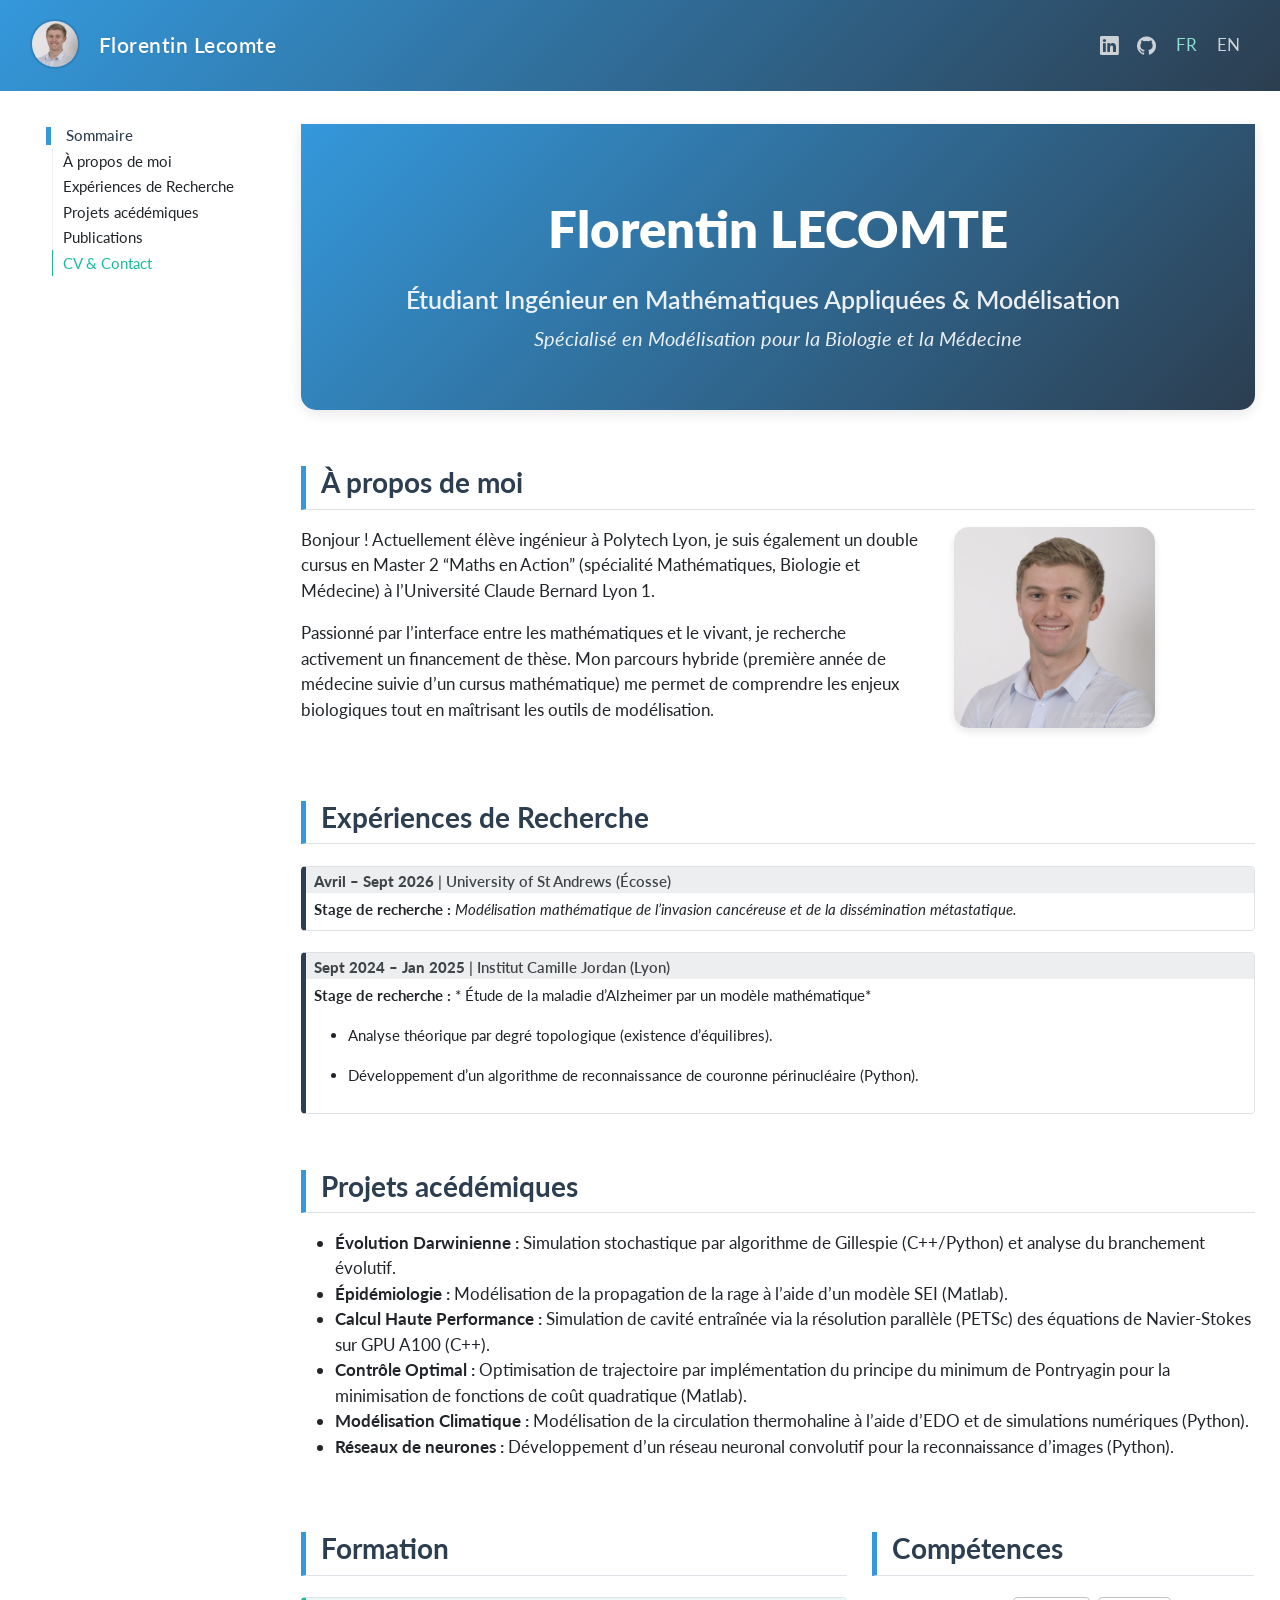
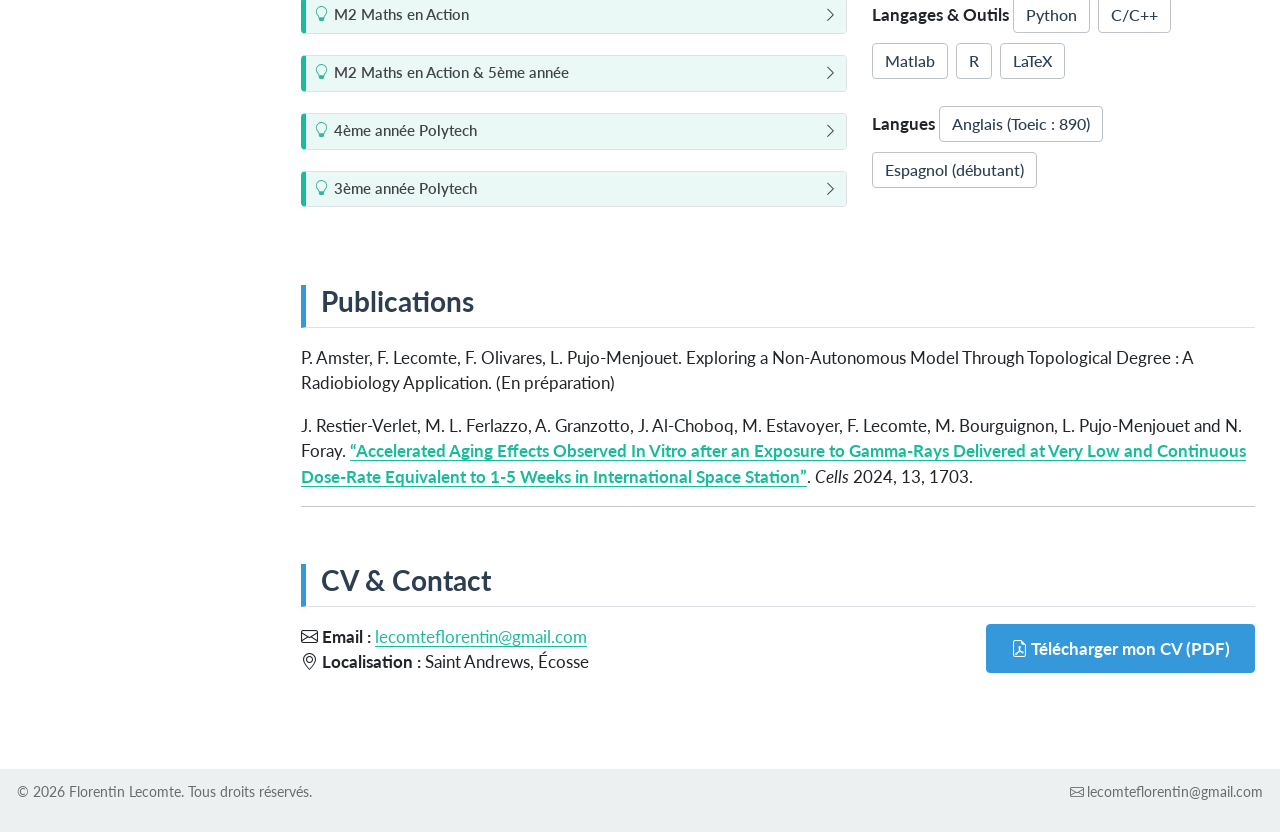
==== commit 48266e57: "Correctifs site" ====
--- a/docs/index.html
+++ b/docs/index.html
@@ -33,6 +33,7 @@
 <script src="site_libs/quarto-search/fuse.min.js"></script>
 <script src="site_libs/quarto-search/quarto-search.js"></script>
 <meta name="quarto:offset" content="./">
+<link href="./photo_logo.jpg" rel="icon" type="image/jpeg">
 <script src="site_libs/quarto-html/quarto.js" type="module"></script>
 <script src="site_libs/quarto-html/tabsets/tabsets.js" type="module"></script>
 <script src="site_libs/quarto-html/popper.min.js"></script>
@@ -42,7 +43,7 @@
 <link href="site_libs/quarto-html/quarto-syntax-highlighting-7f8f88aac4f3542376d5c11b86a4c14d.css" rel="stylesheet" id="quarto-text-highlighting-styles">
 <script src="site_libs/bootstrap/bootstrap.min.js"></script>
 <link href="site_libs/bootstrap/bootstrap-icons.css" rel="stylesheet">
-<link href="site_libs/bootstrap/bootstrap-f9da83f35c8a9777c3928170ebd7038e.min.css" rel="stylesheet" append-hash="true" id="quarto-bootstrap" data-mode="light">
+<link href="site_libs/bootstrap/bootstrap-33ac0fa60fa988b654defe0d4bca975a.min.css" rel="stylesheet" append-hash="true" id="quarto-bootstrap" data-mode="light">
 <script id="quarto-search-options" type="application/json">{
   "location": "navbar",
   "copy-button": false,
@@ -73,6 +74,10 @@
 
 
 <link rel="stylesheet" href="styles.css">
+<meta property="og:title" content="Florentin Lecomte | Mathématiques Appliquées &amp; Modélisation">
+<meta property="og:description" content="Élève ingénieur spécialisé en modélisation pour la biologie et la médecine. Découvrez mon portfolio académique (actuellement en recherche d’un financement de thèse).">
+<meta property="og:image" content="https://florentinlecomte.github.io/website/photo_logo.jpg">
+<meta property="og:site_name" content="Florentin Lecomte">
 </head>
 
 <body class="floating nav-fixed quarto-light">
@@ -377,7 +382,7 @@
     }
       var localhostRegex = new RegExp(/^(?:http|https):\/\/localhost\:?[0-9]*\//);
       var mailtoRegex = new RegExp(/^mailto:/);
-        var filterRegex = new RegExp('/' + window.location.host + '/');
+        var filterRegex = new RegExp("https:\/\/florentinlecomte\.github\.io\/website\/");
       var isInternal = (href) => {
           return filterRegex.test(href) || localhostRegex.test(href) || mailtoRegex.test(href);
       }
@@ -705,6 +710,25 @@
   });
   </script>
 </div> <!-- /content -->
+<footer class="footer">
+  <div class="nav-footer">
+    <div class="nav-footer-left">
+<p>© 2026 Florentin Lecomte. Tous droits réservés.</p>
+</div>   
+    <div class="nav-footer-center">
+      &nbsp;
+    </div>
+    <div class="nav-footer-right">
+      <ul class="footer-items list-unstyled">
+    <li class="nav-item">
+      <i class="bi bi-envelope" role="img">
+</i> 
+ lecomteflorentin@gmail.com
+  </li>  
+</ul>
+    </div>
+  </div>
+</footer>
 
 
 
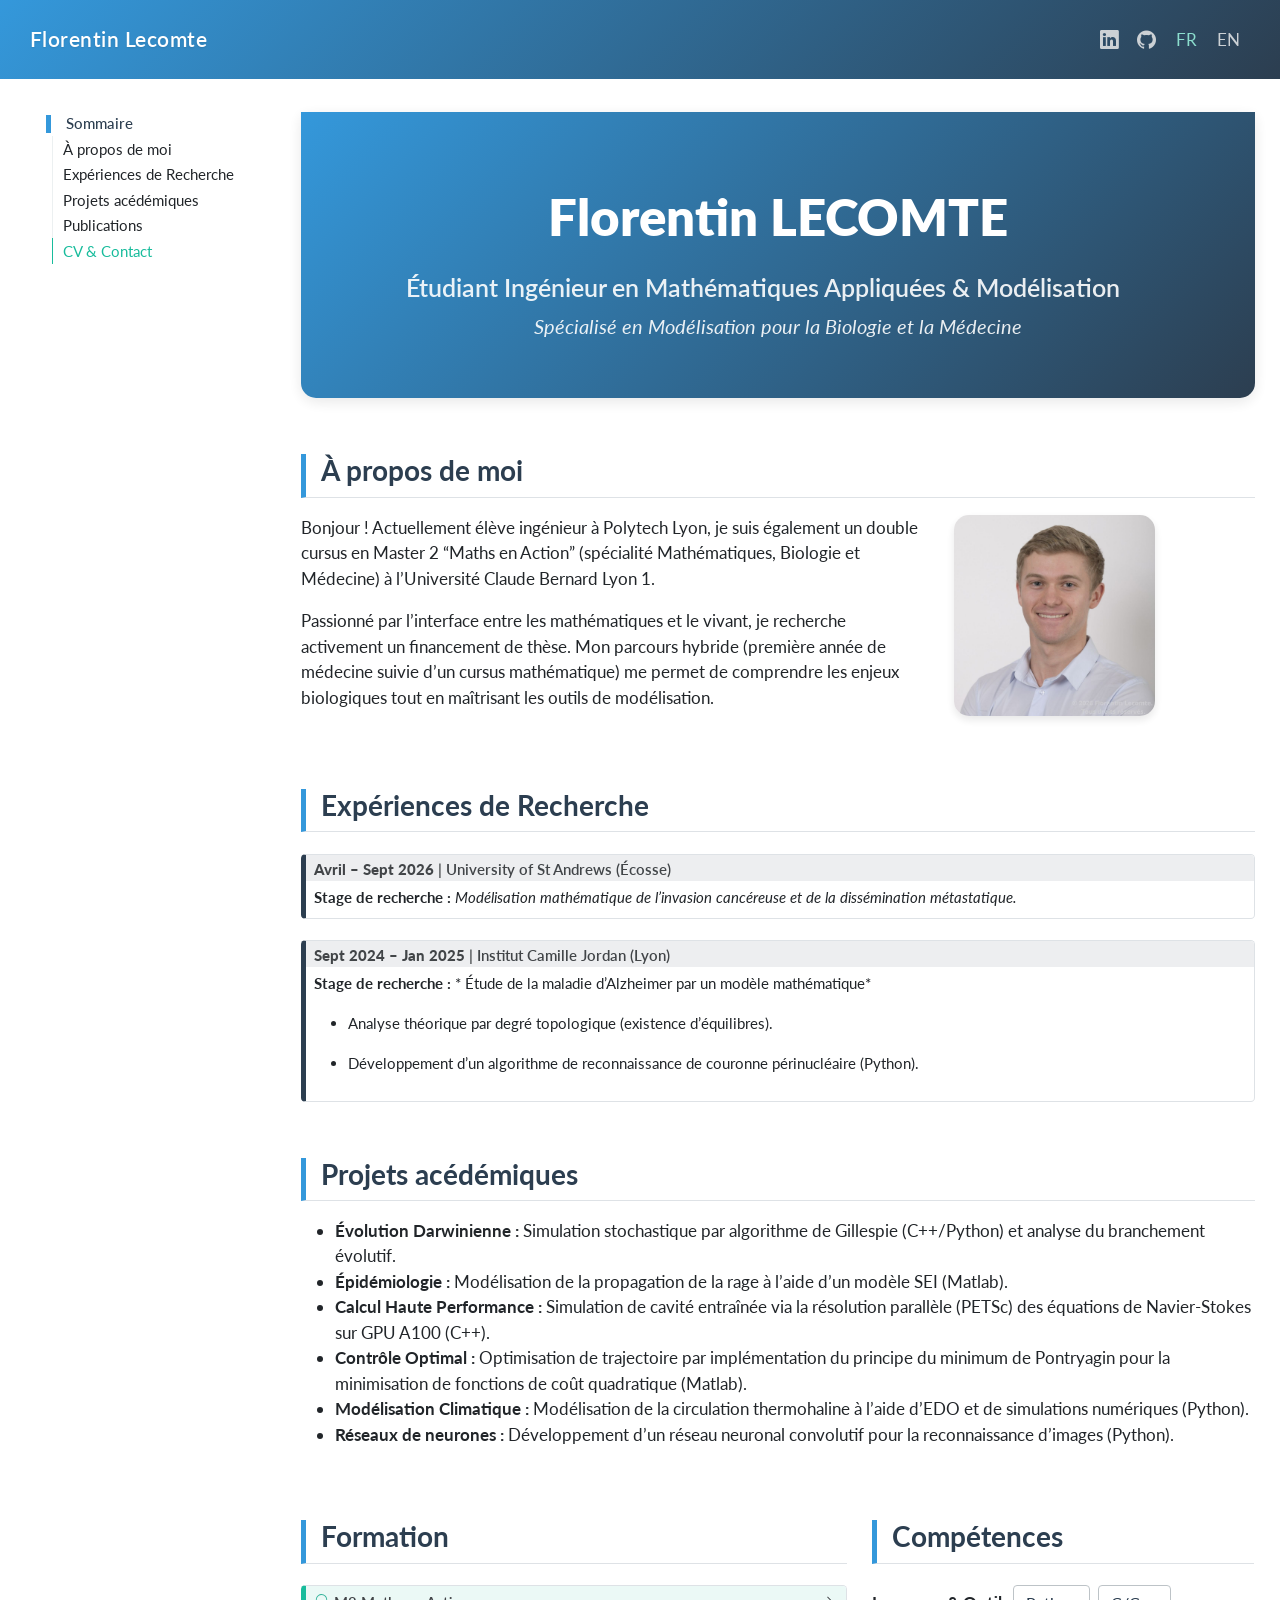
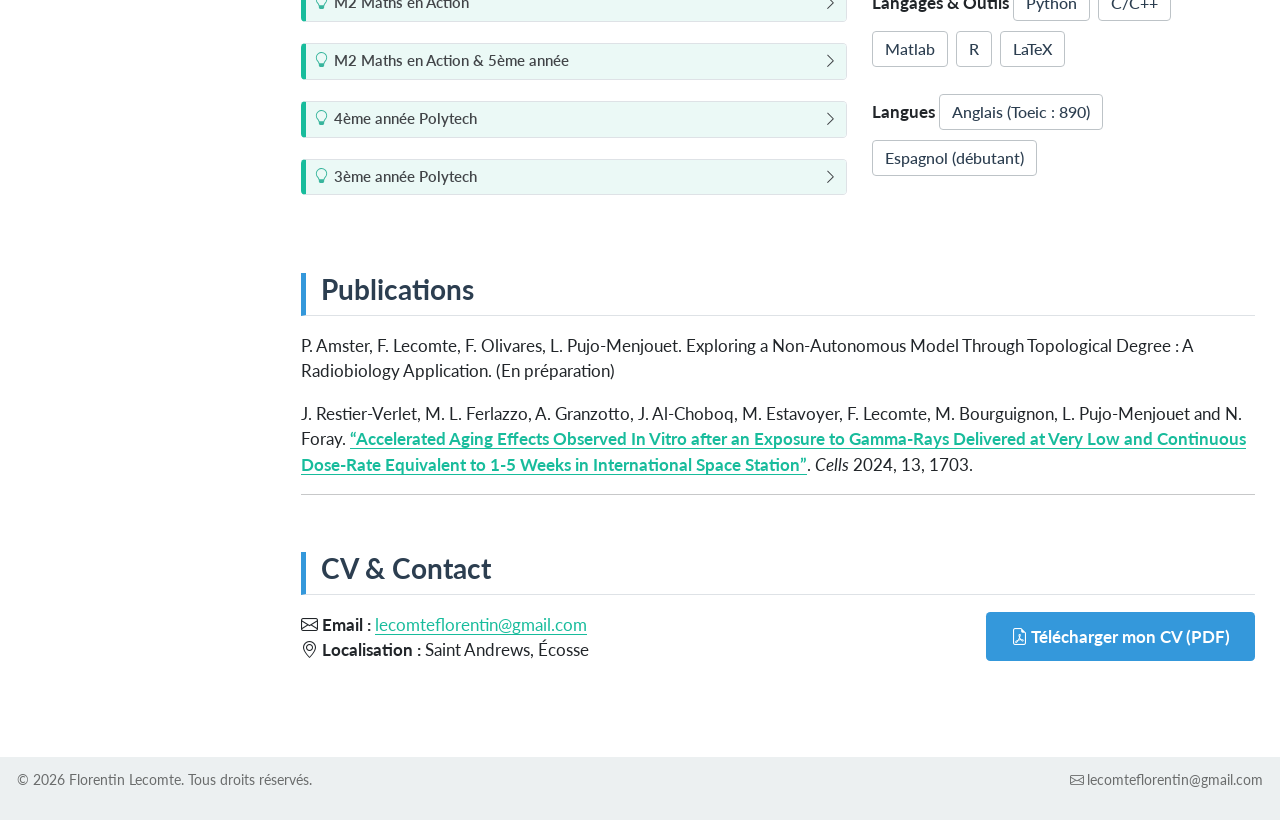
==== commit 14ddffac: "Correctifs site" ====
--- a/docs/index.html
+++ b/docs/index.html
@@ -87,10 +87,6 @@
     <nav class="navbar navbar-expand-lg " data-bs-theme="dark">
       <div class="navbar-container container-fluid">
       <div class="navbar-brand-container mx-auto">
-    <a href="./index.html" class="navbar-brand navbar-brand-logo">
-    <img src="./photo_logo.jpg" alt="" class="navbar-logo light-content">
-    <img src="./photo_logo.jpg" alt="" class="navbar-logo dark-content">
-    </a>
     <a class="navbar-brand" href="./index.html">
     <span class="navbar-title">Florentin Lecomte</span>
     </a>
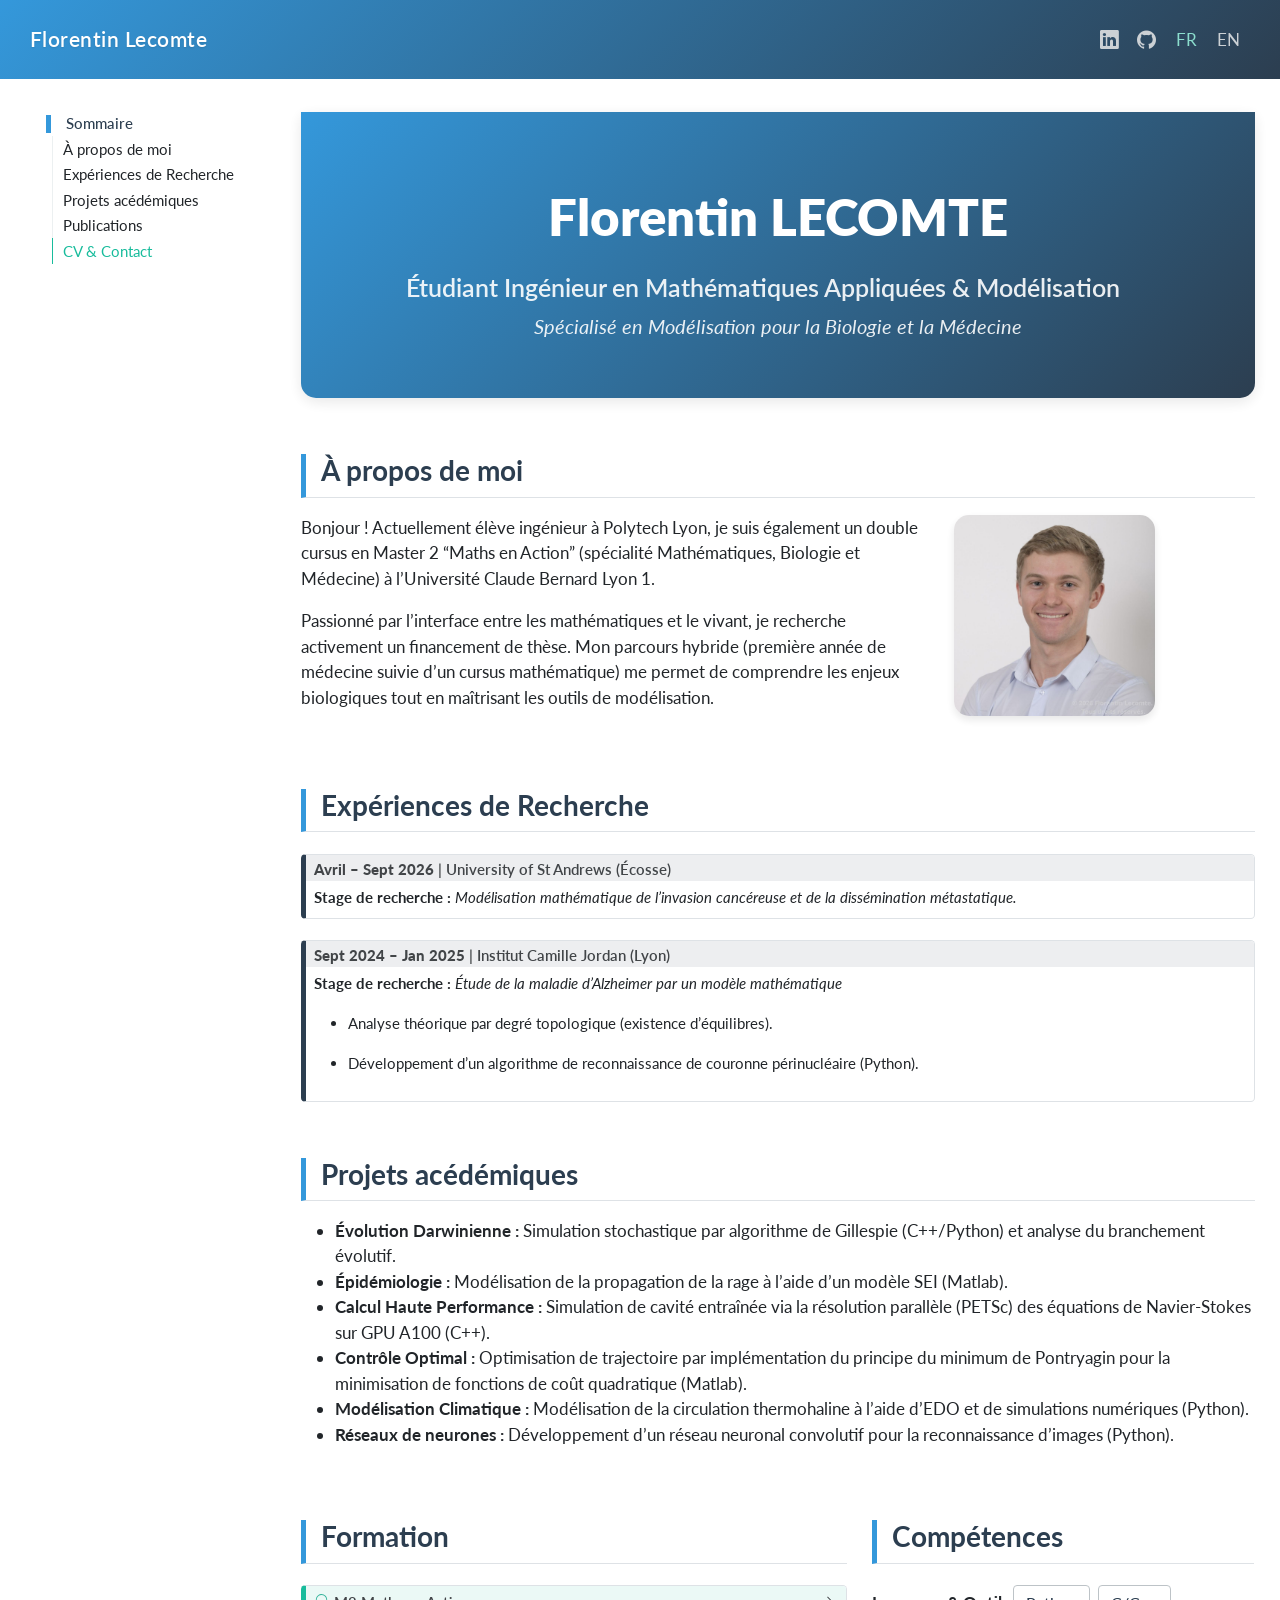
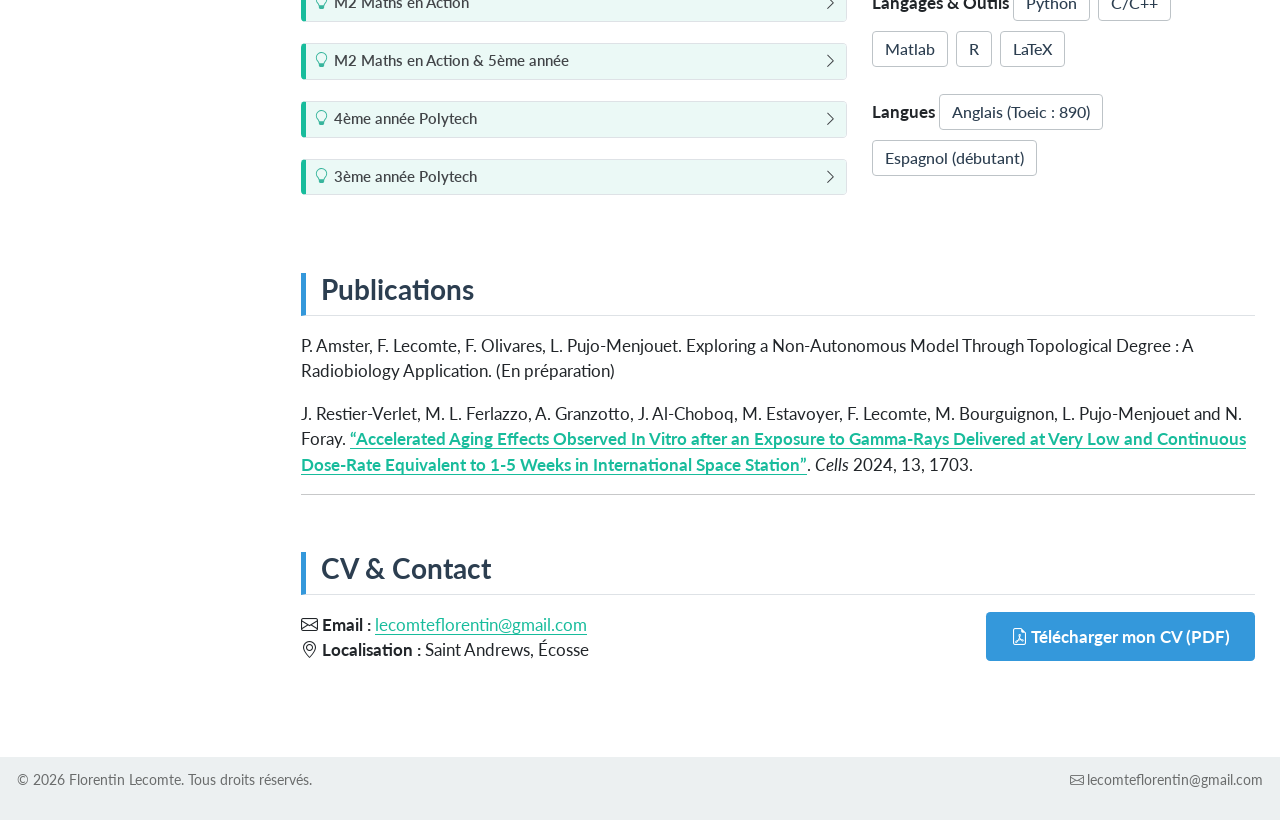
==== commit 44ee8f56: "Correctifs site" ====
--- a/docs/index.html
+++ b/docs/index.html
@@ -191,7 +191,7 @@
 </div>
 </div>
 <div class="callout-body-container callout-body">
-<p><strong>Stage de recherche :</strong> * Étude de la maladie d’Alzheimer par un modèle mathématique*</p>
+<p><strong>Stage de recherche :</strong> <em>Étude de la maladie d’Alzheimer par un modèle mathématique</em></p>
 <ul>
 <li><p>Analyse théorique par degré topologique (existence d’équilibres).</p></li>
 <li><p>Développement d’un algorithme de reconnaissance de couronne périnucléaire (Python).</p></li>
